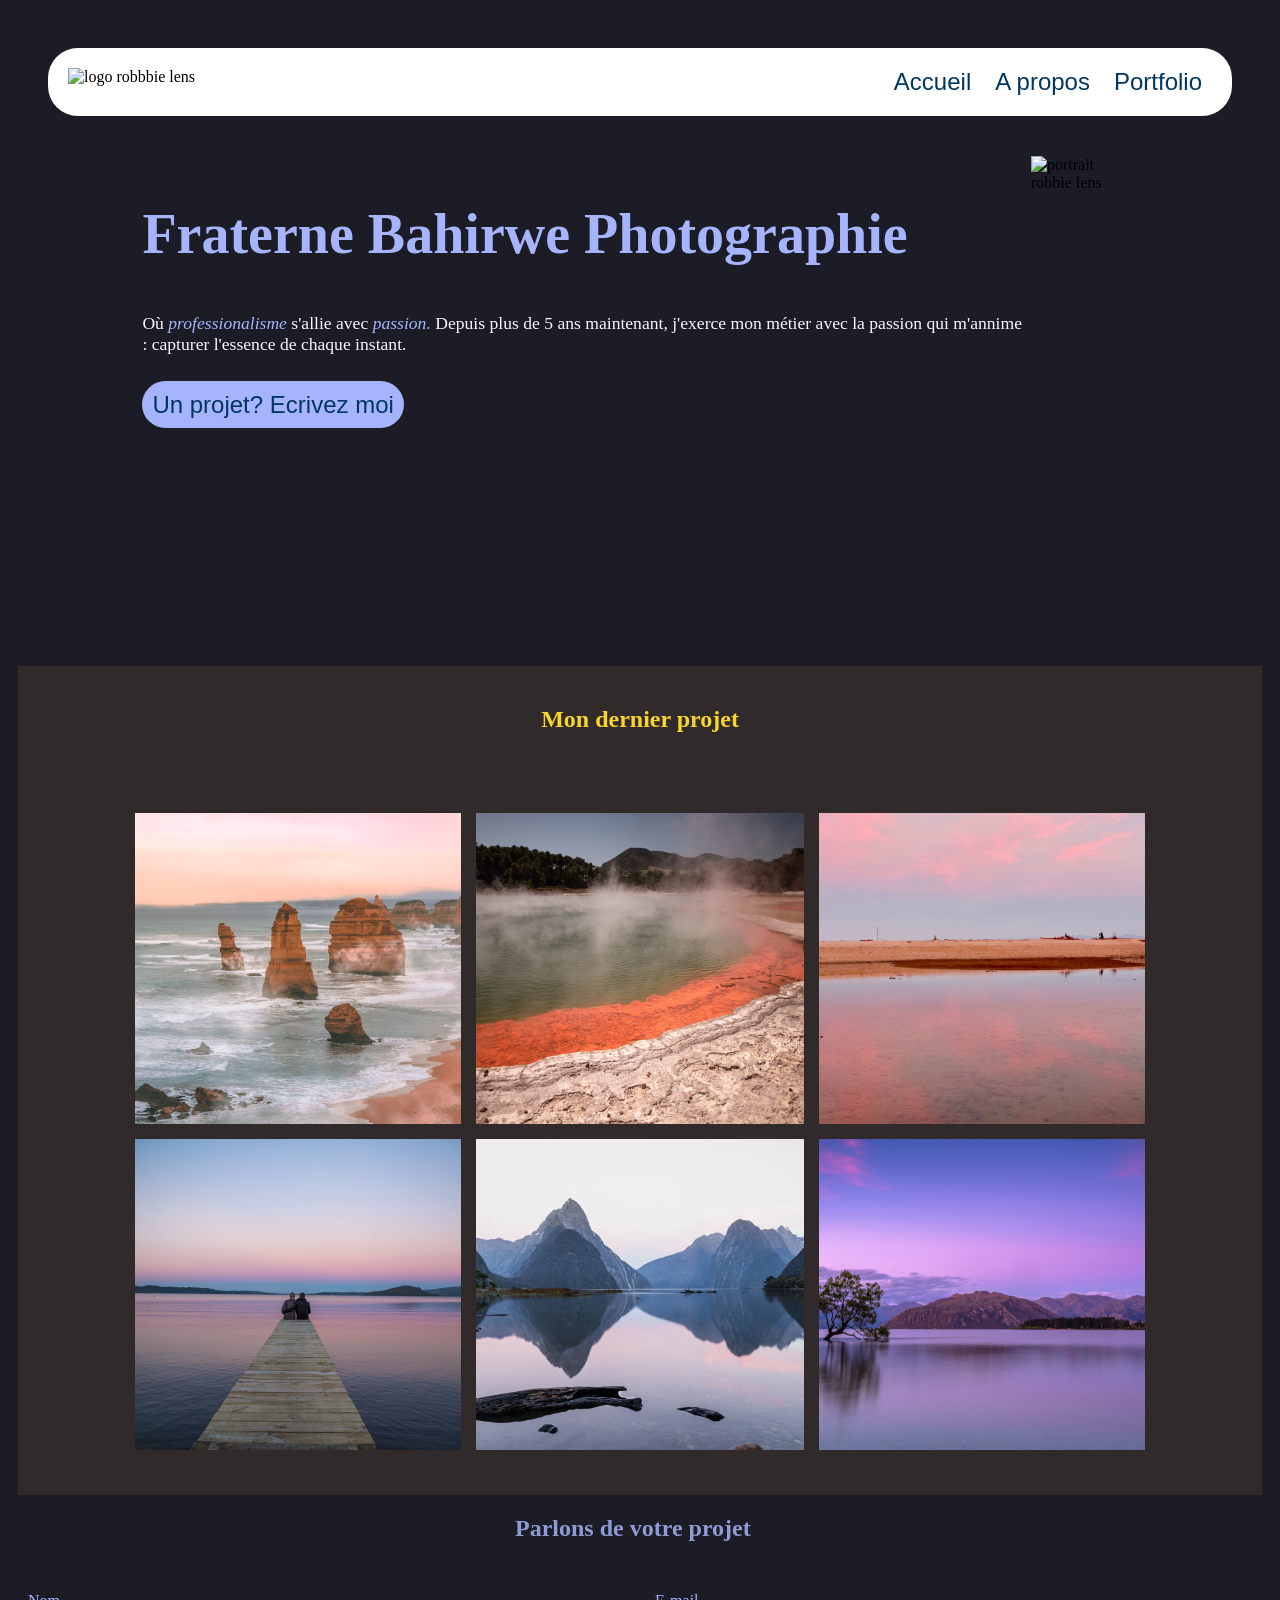
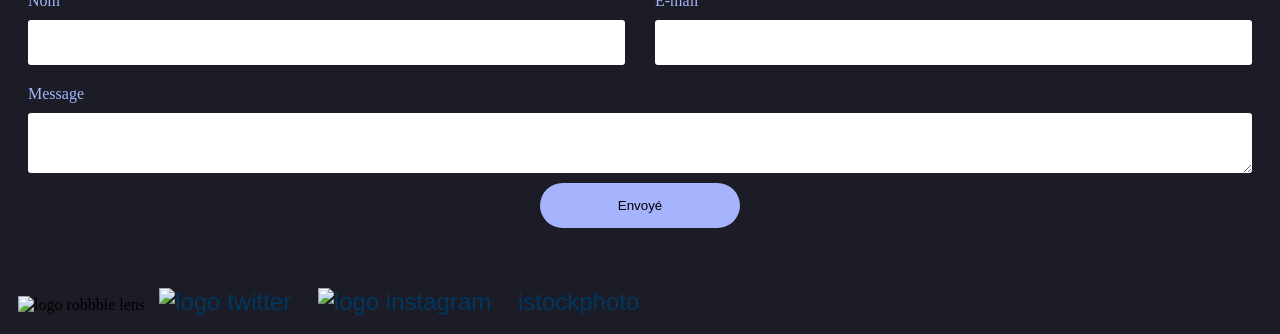
==== index.html @ b369cff1 "project: initial clean upload of photography assets" ====
<!DOCTYPE html>
<html lang="fr">


<head>
    <meta charset="utf-8">
    <title>Accueil - Robbie Lens Photographie</title>
    <link href="design.css" rel="stylesheet">
     
</head>

<body>
    <header>
        <section>
            <nav class="navbar">
                <div class="nav-links">
                    <div>    
                        <img src="frate.png" alt="logo robbbie lens" height="30px">
                    </div>
                    <div>
                        <a href="index.html"> Accueil</a>
                        <a href="a-propos.html" > A propos</a>
                        <a href="portfolio.html">Portfolio</a>
                    </div>
             </nav>
            </section> 
   </header>    
     <main>
        <section class="accueil-introduction">
             <div>
                 <h1>Fraterne Bahirwe Photographie</h1>
                 <p>
                     Où <em class="italic">professionalisme</em> s'allie avec<em class="italic"> passion.</em>
                     Depuis plus de 5 ans maintenant, j'exerce mon métier 
                      avec la passion qui m'annime : capturer l'essence de chaque instant.
                </p><br>              
                <a href="portfolio.html" class="project">Un projet? Ecrivez moi</a>
            </div>
            <img src="fbi.png" alt="portrait robbie lens" height="500px">
        </section>

         <section class="accueil-photos">
            <h2>Mon dernier projet</h2>
            <div>
                <img src="accueil/element-1.png" alt="Twelve apostles - Australie" >
                <img src="accueil/element-2.png" alt="Wai-O-Tapu - Nouvelle-Zélande" >
                <img src="accueil/element-3.png" alt="Parc National d Abel Tasman - Nouvelle-Zélande" >
                </div>
                <div>
                <img src="accueil/element-4.png" alt="Lac Rotorua - Nouvelle-Zélande" >
                <img src="accueil/element-5.png" alt="Milford Sound - Nouvelle-Zélande" >
                <img src="accueil/element-6.png" alt="Lac Wanaka - Nouvelle-Zélande" >
            </div>

        </section>  
  <section class="contact">
            <h2>Parlons de votre projet</h2>
            <form >
                <div class="form-nom-email">
                    <div class="form-column">       
                         <label>Nom</label>
                         <input>
                     </div>
                    <div class="form-column">
                        <label>E-mail</label>
                          <input>
                    </div>
                    </div>
                
                <label>Message</label>
                <textarea></textarea>
                <input type="submit" value="Envoyé" class="cta" id="contact">
            </form>
        </section>
     </main>
    <footer>
         <div class="blanc">
         <img src="frate.png" alt="logo robbbie lens" height="30px">
             <a target="_blank" href="https://twitter.com/" class="lien-icone">
                 <img src="twitter.png" alt="logo twitter">
             </a>
             <a target="_blank" href="https://www.instagram.com/" class="lien-icone"> 
                 <img src="instagram.png" alt="logo instagram" height="30px">
             </a> 
               
              <a href="https://www.istockphoto.com/fr/photos/facebook-twitter-instagram"> istockphoto</a>
         </div>   
     </footer>   
    </body>

</html>
---- design.css ----
a{
    text-decoration:none ;
    color: #013660fe;
    font-size: 1.5em;
    font-family:Arial, Helvetica, sans-serif;
    padding: 10px;
    border-radius: 100px;
}

a:hover{
      background: linear-gradient(#2a898f9f , #8788BA); 
}
.italic{
    color: #A5B4FC;
}

.project{
 background-color:#A5B4FC; 
}

.link{
    border-radius: 10px;
    background-color:#A5B4FC; 
    display:flex;
    margin-top: 10px;
    margin-bottom: 20px;    
}

header{
     font-size: 1em;
    font-family: Georgia, 'Times New Roman', Times, serif;
    padding: 20px;   
}
h1{
    font-size: 3.5em;
    color: #A5B4FC;
  font-family: Georgia, 'Times New Roman', Times, sans serif; 
}
p{
    font-size: 1.1em;
      font-family: "Playfair Display",serif;
      color: #F9F8FF;
}
ul{
    font-size: 1em;
    font-family: "Playfair Display", serif;
    color: #ddd9d9;
    display: inline-block;
    text-align: left;
 }
.nav-links{
    background: rgb(255, 255, 255);
    padding: 20px;
    display:flex;
    justify-content:space-between;
    border-radius: 30px;
}
.nav-links:hover{
    opacity: 0.7;
}
body{
    background: #1b1c25;
    padding: 10px;
}
h2{
    color: #3973d7;
    width: 250px;   
    margin: auto;
    padding-top: 10px 
  }
.gold{
    border-right: 3px solid;
    border-bottom: 3px solid;
    border-color: #8e86b5;
}


section{
    padding: 10px;
}
.accueil-introduction {
  display:flex;
  justify-content:space-between;
  width: 80%;
  margin: auto;
}
.portfolio-section-photos {
  background-color: rgb(130, 101, 68);
}

.portfolio-section-photos h2 {
 color: #A5B4FC;
 margin-bottom:40px;
 margin-top: 40px;
text-align: center;
}
.grid-paysages img ,
.grid-portraits img{
    width: 100%;
  height: 100%;
  object-fit:cover;
}
.grid-paysages{

  display:grid;
  grid-template-columns: 1fr 1fr 1fr;
  grid-template-rows: 300px  300px 300px;
  gap:15px;
}
.grid-portraits
{
  display:grid;
  grid-template-columns: 1fr 1fr 1fr;
  grid-template-rows: 300px  300px;
  gap:15px;
}
table{
    font-family:Arial, Helvetica, serif ;
    text-align: center;
   color: #e5e5e5;
     border-collapse: collapse; 
    width:100%;   
}
caption{
    padding: 20px;
}
td,th{
    border: 2px solid rgb(99, 99, 172);  
}
td{
    padding: 40px;
}
.contact h2 {
  color: #909bd3;  
  margin-bottom: 50px; 
}

form {
  display: flex;
  flex-direction: column;
  color: #A5B4FC;
}

.form-nom-email {
  display: flex;
  flex-direction: row;
  gap: 30px;
}

.form-column {
  flex:1;
  display: flex;
  flex-direction:column ;
  margin-bottom: 20px;
}

.accueil-photos {
  background-color: rgb(48, 42, 42);
  padding: 30px;
  
}

.accueil-photos h2 {
  color: #f8d527;
  text-align: center;
  margin-bottom: 80px;
}


.accueil-photos div {
  display: flex;
  flex-direction:row;
  gap: 15px;
  justify-content: center;
  margin-bottom:15px;
   
  
}

input,
textarea {
  padding: 15px;
  border-radius: 3px;
  border: none;
}

label {
  margin-bottom: 10px;
}

input[type='submit']{
  width:200px;
  margin:auto;
  margin-top:10px;
  background-color:#A5B4FC; 
  border-radius: 30px;
}

input[type='submit']:hover{
  opacity:0.5;
}  
footer .blanc{
  margin-top: 50px;
 }
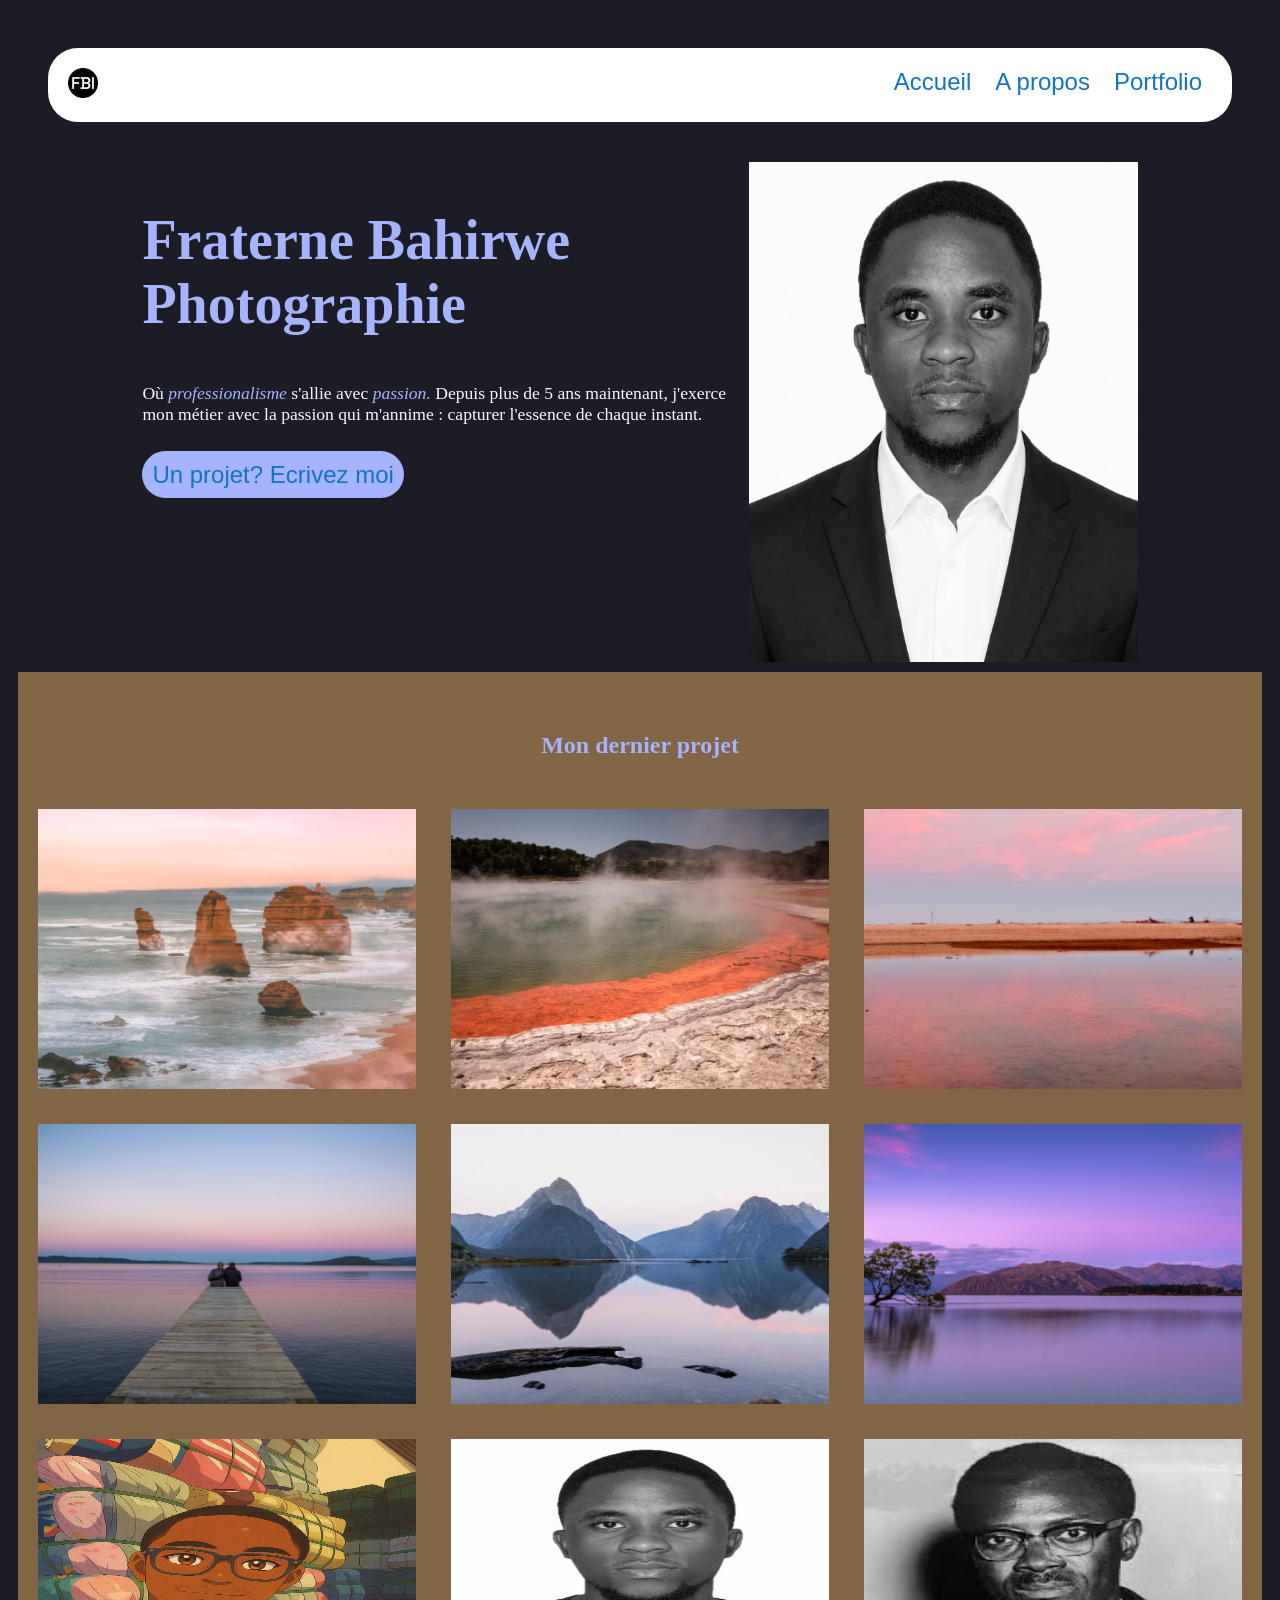
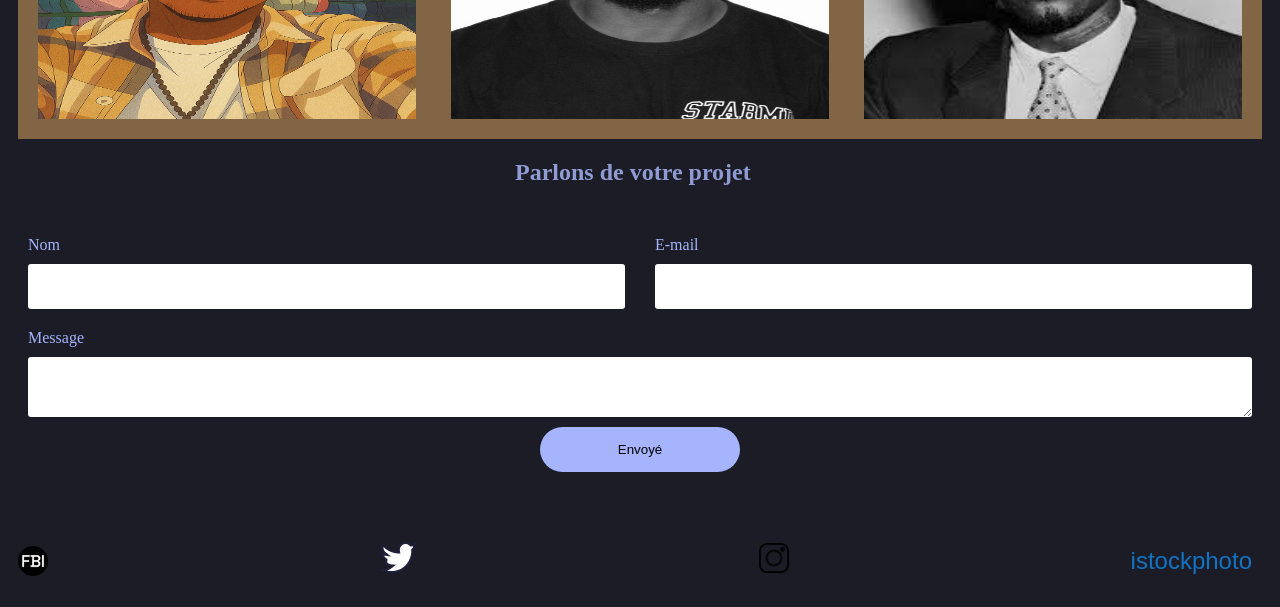
==== commit 3cc0f15b: "change my picture to be clicked" ====
--- a/index.html
+++ b/index.html
@@ -15,12 +15,12 @@
             <nav class="navbar">
                 <div class="nav-links">
                     <div>    
-                        <img src="frate.png" alt="logo robbbie lens" height="30px">
+                        <img src="img/frate.png" alt="logo robbbie lens" height="30px">
                     </div>
                     <div>
-                        <a href="index.html"> Accueil</a>
-                        <a href="a-propos.html" > A propos</a>
-                        <a href="portfolio.html">Portfolio</a>
+                        <a href="index.html" class="lien-icone"> Accueil</a>
+                        <a href="a-propos.html" class="lien-icone" > A propos</a>
+                        <a href="portfolio.html" class="lien-icone">Portfolio</a>
                     </div>
              </nav>
             </section> 
@@ -36,24 +36,42 @@
                 </p><br>              
                 <a href="portfolio.html" class="project">Un projet? Ecrivez moi</a>
             </div>
-            <img src="fbi.png" alt="portrait robbie lens" height="500px">
+            <img src="img/fbi.png" alt="portrait fraterne" height="500px">
         </section>
 
-         <section class="accueil-photos">
+        <section class="portfolio-section-photos">            
             <h2>Mon dernier projet</h2>
-            <div>
-                <img src="accueil/element-1.png" alt="Twelve apostles - Australie" >
-                <img src="accueil/element-2.png" alt="Wai-O-Tapu - Nouvelle-Zélande" >
-                <img src="accueil/element-3.png" alt="Parc National d Abel Tasman - Nouvelle-Zélande" >
-                </div>
-                <div>
-                <img src="accueil/element-4.png" alt="Lac Rotorua - Nouvelle-Zélande" >
-                <img src="accueil/element-5.png" alt="Milford Sound - Nouvelle-Zélande" >
-                <img src="accueil/element-6.png" alt="Lac Wanaka - Nouvelle-Zélande" >
+            <div class="grid-paysages-accueil">
+                <a href="accueil/element-1.png">
+                    <img src="accueil/element-1.png" alt="Twelve apostles - Australie" >
+                </a>
+                <a href="accueil/element-2.png">
+                    <img src="accueil/element-2.png" alt="Wai-O-Tapu - Nouvelle-Zélande" >
+                </a>
+                <a href="accueil/element-3.png">
+                    <img src="accueil/element-3.png" alt="Parc National d Abel Tasman - Nouvelle-Zélande" >
+                </a>
+                <a href="accueil/element-4.png">
+                    <img src="accueil/element-4.png" alt="Lac Rotorua - Nouvelle-Zélande" >
+                </a>
+                <a href="accueil/element-5.png">
+                    <img src="accueil/element-5.png" alt="Milford Sound - Nouvelle-Zélande" >
+                </a>
+                <a href="accueil/element-6.png">
+                    <img src="accueil/element-6.png" alt="Lac Wanaka - Nouvelle-Zélande" >
+                </a>
+                <a href="accueil/zizu.PNG">
+                    <img src="accueil/zizu.PNG" alt="Lac Wanaka - Nouvelle-Zélande" >
+                </a>
+                <a href="accueil/bhr.jpg">
+                    <img src="accueil/bhr.jpg" alt="Lac Wanaka - Nouvelle-Zélande" >
+                </a>
+                <a href="accueil/images.jpeg">
+                    <img src="accueil/images.jpeg" alt="Lac Wanaka - Nouvelle-Zélande" >
+                </a>
             </div>
-
         </section>  
-  <section class="contact">
+        <section class="contact">
             <h2>Parlons de votre projet</h2>
             <form >
                 <div class="form-nom-email">
@@ -75,12 +93,12 @@
      </main>
     <footer>
          <div class="blanc">
-         <img src="frate.png" alt="logo robbbie lens" height="30px">
+         <img src="img/frate.png" alt="logo robbbie lens" height="30px">
              <a target="_blank" href="https://twitter.com/" class="lien-icone">
-                 <img src="twitter.png" alt="logo twitter">
+                 <img src="img/twitter.png" alt="logo twitter">
              </a>
              <a target="_blank" href="https://www.instagram.com/" class="lien-icone"> 
-                 <img src="instagram.png" alt="logo instagram" height="30px">
+                 <img src="img/instagram.png" alt="logo instagram" height="30px">
              </a> 
                
               <a href="https://www.istockphoto.com/fr/photos/facebook-twitter-instagram"> istockphoto</a>
--- a/design.css
+++ b/design.css
@@ -1,83 +1,83 @@
     
 a{
-    text-decoration:none ;
-    color: #013660fe;
-    font-size: 1.5em;
-    font-family:Arial, Helvetica, sans-serif;
-    padding: 10px;
-    border-radius: 100px;
+  text-decoration:none ;
+  color: #1173c4fe;
+  font-size: 1.5em;
+  font-family:Arial, Helvetica, sans-serif;
+  padding: 10px;
+  border-radius: 100px;
 }
 
-a:hover{
-      background: linear-gradient(#2a898f9f , #8788BA); 
+.lien-icone:hover{
+  background: linear-gradient(#b2cbcd9f , rgb(168,180,247)); 
 }
 .italic{
-    color: #A5B4FC;
+  color: #A5B4FC;
 }
 
 .project{
- background-color:#A5B4FC; 
+  background-color:#A5B4FC; 
 }
 
 .link{
-    border-radius: 10px;
-    background-color:#A5B4FC; 
-    display:flex;
-    margin-top: 10px;
-    margin-bottom: 20px;    
+  border-radius: 10px;
+  background-color:#A5B4FC; 
+  display:flex;
+  margin-top: 10px;
+  margin-bottom: 20px;    
 }
 
 header{
-     font-size: 1em;
-    font-family: Georgia, 'Times New Roman', Times, serif;
-    padding: 20px;   
+  font-size: 1em;
+  font-family: Georgia, 'Times New Roman', Times, serif;
+  padding: 20px;   
 }
 h1{
-    font-size: 3.5em;
-    color: #A5B4FC;
+  font-size: 3.5em;
+  color: #A5B4FC;
   font-family: Georgia, 'Times New Roman', Times, sans serif; 
 }
 p{
-    font-size: 1.1em;
-      font-family: "Playfair Display",serif;
-      color: #F9F8FF;
+  font-size: 1.1em;
+  font-family: "Playfair Display",serif;
+  color: #F9F8FF;
 }
 ul{
-    font-size: 1em;
-    font-family: "Playfair Display", serif;
-    color: #ddd9d9;
-    display: inline-block;
-    text-align: left;
+  font-size: 1em;
+  font-family: "Playfair Display", serif;
+  color: #ddd9d9;
+  display: inline-block;
+  text-align: left;
  }
 .nav-links{
-    background: rgb(255, 255, 255);
-    padding: 20px;
-    display:flex;
-    justify-content:space-between;
-    border-radius: 30px;
+  background: rgb(255, 255, 255);
+  padding: 20px;
+  display:flex;
+  justify-content:space-between;
+  border-radius: 30px;
 }
 .nav-links:hover{
-    opacity: 0.7;
+  opacity: 0.7;
 }
 body{
-    background: #1b1c25;
-    padding: 10px;
+  background: #1b1c25;
+  padding: 10px;
 }
 h2{
-    color: #3973d7;
-    width: 250px;   
-    margin: auto;
-    padding-top: 10px 
+  color: #3973d7;
+  width: 250px;   
+  margin: auto;
+  padding-top: 10px 
   }
 .gold{
-    border-right: 3px solid;
-    border-bottom: 3px solid;
-    border-color: #8e86b5;
+  border-right: 3px solid;
+  border-bottom: 3px solid;
+  border-color: #8e86b5;
 }
 
 
 section{
-    padding: 10px;
+  padding: 10px;
 }
 .accueil-introduction {
   display:flex;
@@ -85,6 +85,7 @@
   width: 80%;
   margin: auto;
 }
+
 .portfolio-section-photos {
   background-color: rgb(130, 101, 68);
 }
@@ -93,32 +94,35 @@
  color: #A5B4FC;
  margin-bottom:40px;
  margin-top: 40px;
-text-align: center;
+ text-align: center;
 }
+
+.grid-paysages-accueil img,
 .grid-paysages img ,
 .grid-portraits img{
-    width: 100%;
+  width: 100%;
   height: 100%;
-  object-fit:cover;
+  object-fit:fill;
 }
-.grid-paysages{
 
+.grid-paysages, .grid-paysages-accueil{
   display:grid;
   grid-template-columns: 1fr 1fr 1fr;
   grid-template-rows: 300px  300px 300px;
   gap:15px;
 }
-.grid-portraits
-{
+
+.grid-portraits{
   display:grid;
   grid-template-columns: 1fr 1fr 1fr;
   grid-template-rows: 300px  300px;
   gap:15px;
 }
+
 table{
     font-family:Arial, Helvetica, serif ;
     text-align: center;
-   color: #e5e5e5;
+    color: #e5e5e5;
      border-collapse: collapse; 
     width:100%;   
 }
@@ -155,28 +159,6 @@
   margin-bottom: 20px;
 }
 
-.accueil-photos {
-  background-color: rgb(48, 42, 42);
-  padding: 30px;
-  
-}
-
-.accueil-photos h2 {
-  color: #f8d527;
-  text-align: center;
-  margin-bottom: 80px;
-}
-
-
-.accueil-photos div {
-  display: flex;
-  flex-direction:row;
-  gap: 15px;
-  justify-content: center;
-  margin-bottom:15px;
-   
-  
-}
 
 input,
 textarea {
@@ -202,4 +184,7 @@
 }  
 footer .blanc{
   margin-top: 50px;
+  display:flex ;
+  align-items: center;
+  justify-content: space-between;
  }
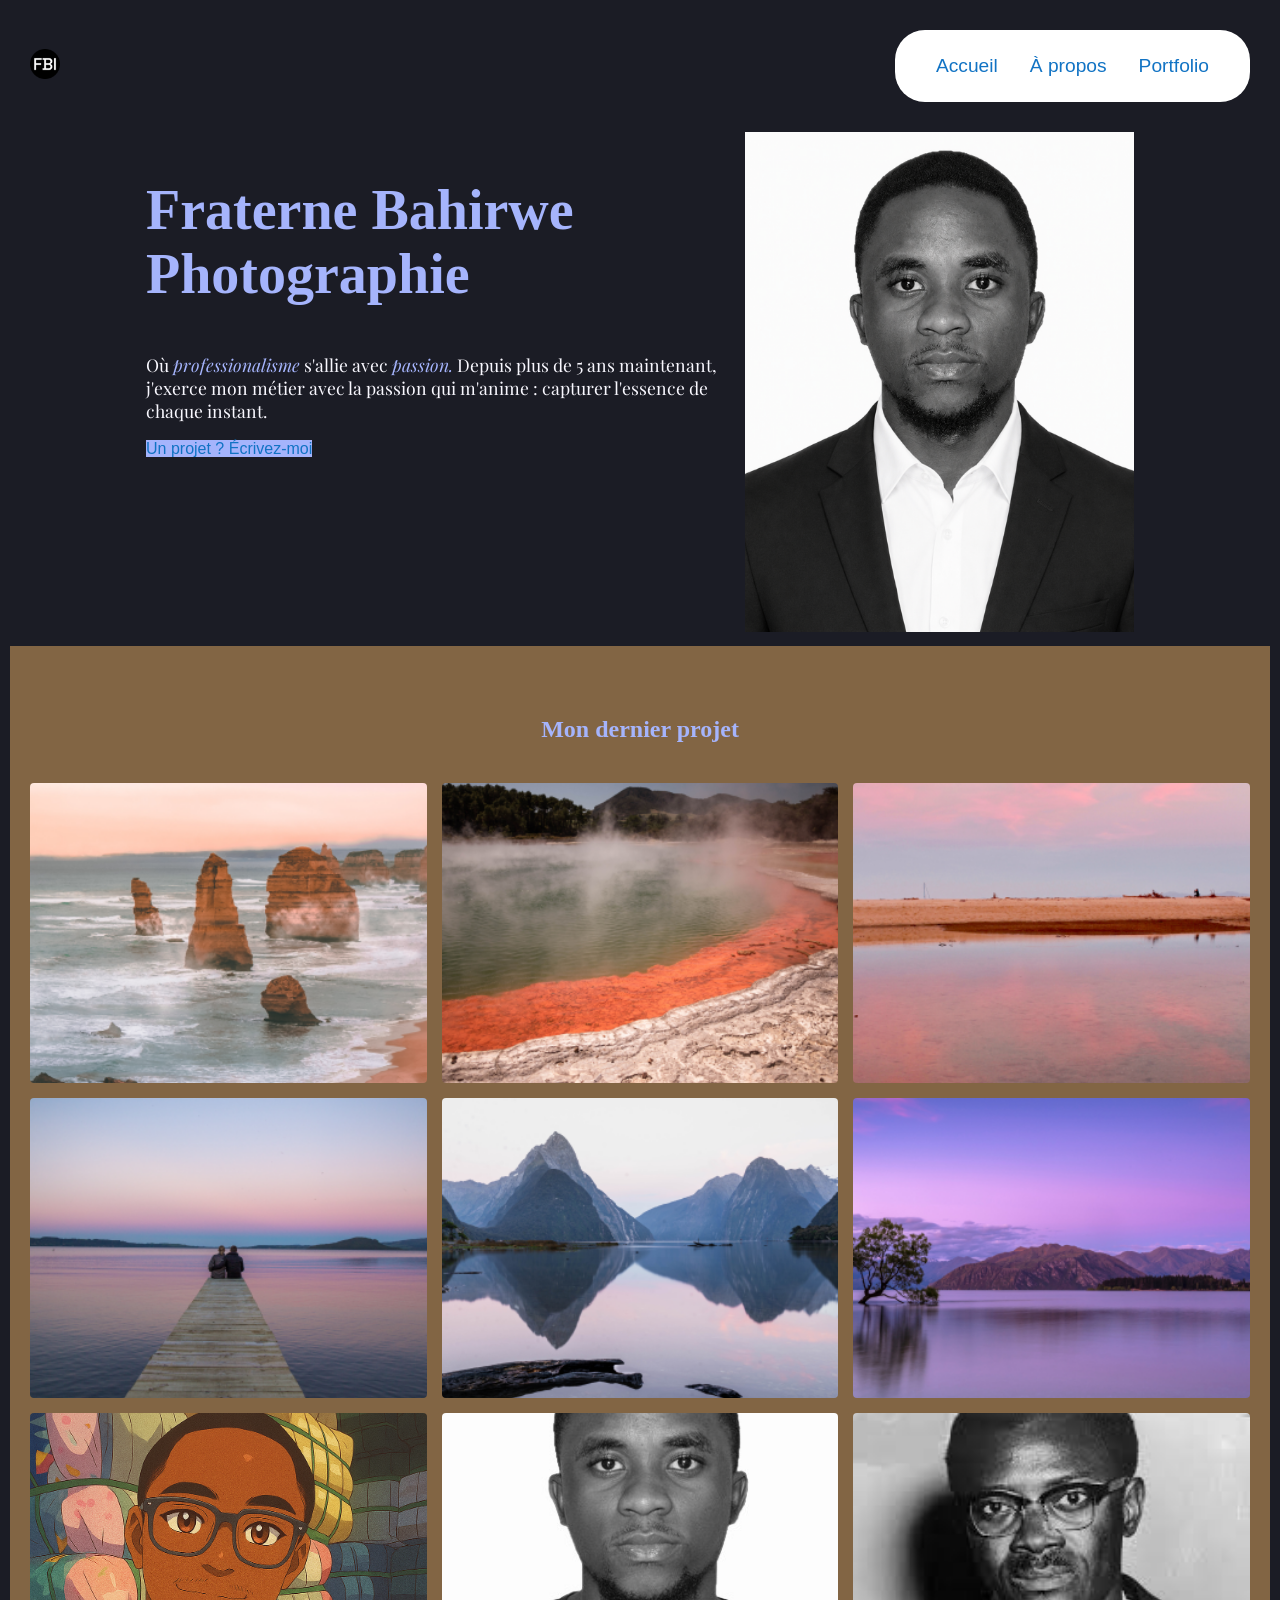
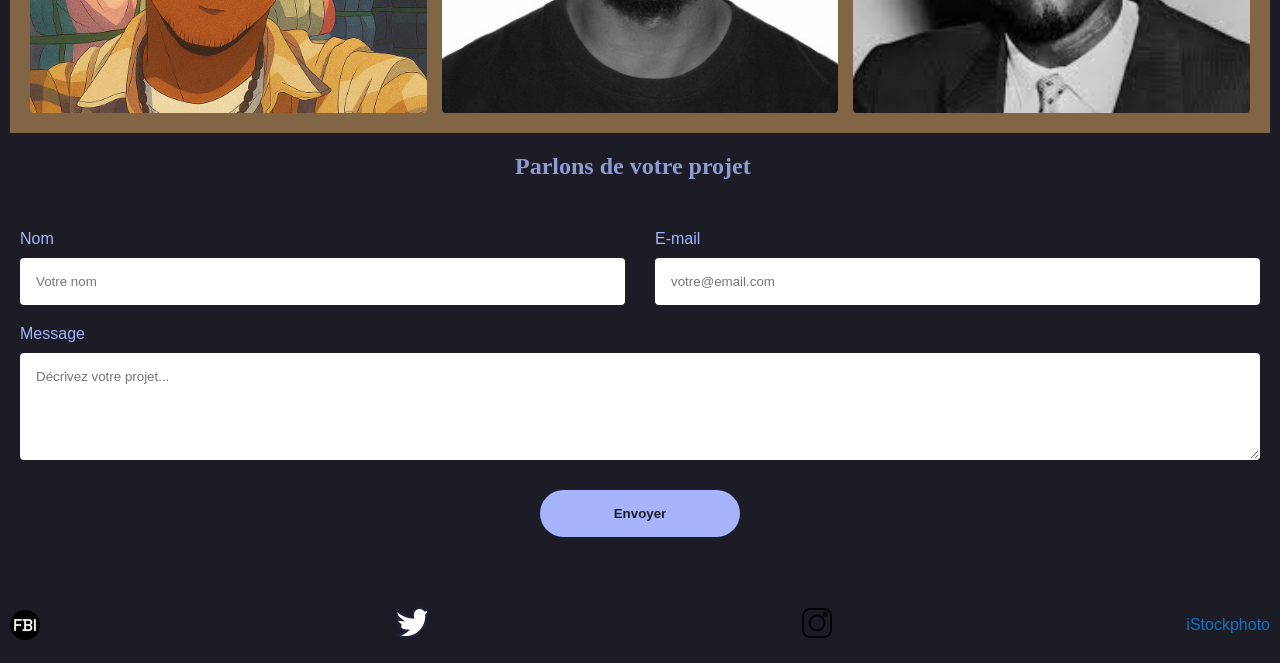
==== commit 2f30efe7: "updating my html  file" ====
--- a/index.html
+++ b/index.html
@@ -1,109 +1,129 @@
 <!DOCTYPE html>
 <html lang="fr">
 
-
 <head>
     <meta charset="utf-8">
+    <meta name="viewport" content="width=device-width, initial-scale=1.0">
     <title>Accueil - Robbie Lens Photographie</title>
+
+    <!-- Favicon & Stylesheet -->
+    <link rel="icon" type="image/png" href="img/frate.png">
     <link href="design.css" rel="stylesheet">
-     
+
+    <!-- Web Fonts -->
+    <link rel="preconnect" href="https://fonts.googleapis.com">
+    <link rel="preconnect" href="https://fonts.gstatic.com" crossorigin>
+    <link href="https://fonts.googleapis.com/css2?family=Manrope:wght@400;600&family=Montserrat:wght@400;700&family=Playfair+Display:ital,wght@0,400..900;1,400..900&display=swap" rel="stylesheet">
 </head>
 
 <body>
+
+    <!-- Navigation Header -->
     <header>
-        <section>
-            <nav class="navbar">
-                <div class="nav-links">
-                    <div>    
-                        <img src="img/frate.png" alt="logo robbbie lens" height="30px">
-                    </div>
-                    <div>
-                        <a href="index.html" class="lien-icone"> Accueil</a>
-                        <a href="a-propos.html" class="lien-icone" > A propos</a>
-                        <a href="portfolio.html" class="lien-icone">Portfolio</a>
-                    </div>
-             </nav>
-            </section> 
-   </header>    
-     <main>
+        <nav class="navbar">
+            <div class="nav-brand">
+                <img src="img/frate.png" alt="Logo Robbie Lens" height="30" width="30">
+            </div>
+            <div class="nav-links">
+                <a href="index.html" class="lien-icone">Accueil</a>
+                <a href="a-propos.html" class="lien-icone">À propos</a>
+                <a href="portfolio.html" class="lien-icone">Portfolio</a>
+            </div>
+        </nav>
+    </header>
+
+    <!-- Main Content -->
+    <main>
+        <!-- Hero / Introduction Section -->
         <section class="accueil-introduction">
-             <div>
-                 <h1>Fraterne Bahirwe Photographie</h1>
-                 <p>
-                     Où <em class="italic">professionalisme</em> s'allie avec<em class="italic"> passion.</em>
-                     Depuis plus de 5 ans maintenant, j'exerce mon métier 
-                      avec la passion qui m'annime : capturer l'essence de chaque instant.
-                </p><br>              
-                <a href="portfolio.html" class="project">Un projet? Ecrivez moi</a>
+            <div class="hero-content">
+                <h1>Fraterne Bahirwe Photographie</h1>
+                <p>
+                    Où <em class="italic">professionalisme</em> s'allie avec <em class="italic">passion.</em>
+                    Depuis plus de 5 ans maintenant, j'exerce mon métier 
+                    avec la passion qui m'anime : capturer l'essence de chaque instant.
+                </p>
+                <div class="hero-cta">
+                    <a href="#contact" class="project">Un projet ? Écrivez-moi</a>
+                </div>
             </div>
-            <img src="img/fbi.png" alt="portrait fraterne" height="500px">
+            <div class="hero-image">
+                <img src="img/fbi.png" alt="Portrait de Fraterne Bahirwe" height="500">
+            </div>
         </section>
 
+        <!-- Featured Portfolio Section -->
         <section class="portfolio-section-photos">            
             <h2>Mon dernier projet</h2>
             <div class="grid-paysages-accueil">
-                <a href="accueil/element-1.png">
-                    <img src="accueil/element-1.png" alt="Twelve apostles - Australie" >
+                <a href="accueil/element-1.png" aria-label="Voir la photo Twelve Apostles en grand">
+                    <img src="accueil/element-1.png" alt="Twelve Apostles - Australie" loading="lazy" decoding="async">
                 </a>
-                <a href="accueil/element-2.png">
-                    <img src="accueil/element-2.png" alt="Wai-O-Tapu - Nouvelle-Zélande" >
+                <a href="accueil/element-2.png" aria-label="Voir la photo Wai-O-Tapu en grand">
+                    <img src="accueil/element-2.png" alt="Wai-O-Tapu - Nouvelle-Zélande" loading="lazy" decoding="async">
                 </a>
-                <a href="accueil/element-3.png">
-                    <img src="accueil/element-3.png" alt="Parc National d Abel Tasman - Nouvelle-Zélande" >
+                <a href="accueil/element-3.png" aria-label="Voir la photo Parc National d'Abel Tasman en grand">
+                    <img src="accueil/element-3.png" alt="Parc National d'Abel Tasman - Nouvelle-Zélande" loading="lazy" decoding="async">
                 </a>
-                <a href="accueil/element-4.png">
-                    <img src="accueil/element-4.png" alt="Lac Rotorua - Nouvelle-Zélande" >
+                <a href="accueil/element-4.png" aria-label="Voir la photo Lac Rotorua en grand">
+                    <img src="accueil/element-4.png" alt="Lac Rotorua - Nouvelle-Zélande" loading="lazy" decoding="async">
                 </a>
-                <a href="accueil/element-5.png">
-                    <img src="accueil/element-5.png" alt="Milford Sound - Nouvelle-Zélande" >
+                <a href="accueil/element-5.png" aria-label="Voir la photo Milford Sound en grand">
+                    <img src="accueil/element-5.png" alt="Milford Sound - Nouvelle-Zélande" loading="lazy" decoding="async">
                 </a>
-                <a href="accueil/element-6.png">
-                    <img src="accueil/element-6.png" alt="Lac Wanaka - Nouvelle-Zélande" >
+                <a href="accueil/element-6.png" aria-label="Voir la photo Lac Wanaka 1 en grand">
+                    <img src="accueil/element-6.png" alt="Lac Wanaka - Nouvelle-Zélande" loading="lazy" decoding="async">
                 </a>
-                <a href="accueil/zizu.PNG">
-                    <img src="accueil/zizu.PNG" alt="Lac Wanaka - Nouvelle-Zélande" >
+                <a href="accueil/zizu.PNG" aria-label="Voir la photo Lac Wanaka 2 en grand">
+                    <img src="accueil/zizu.PNG" alt="Lac Wanaka - Nouvelle-Zélande" loading="lazy" decoding="async">
                 </a>
-                <a href="accueil/bhr.jpg">
-                    <img src="accueil/bhr.jpg" alt="Lac Wanaka - Nouvelle-Zélande" >
+                <a href="accueil/bhr.jpg" aria-label="Voir la photo Lac Wanaka 3 en grand">
+                    <img src="accueil/bhr.jpg" alt="Lac Wanaka - Nouvelle-Zélande" loading="lazy" decoding="async">
                 </a>
-                <a href="accueil/images.jpeg">
-                    <img src="accueil/images.jpeg" alt="Lac Wanaka - Nouvelle-Zélande" >
+                <a href="accueil/images.jpeg" aria-label="Voir la photo Lac Wanaka 4 en grand">
+                    <img src="accueil/images.jpeg" alt="Lac Wanaka - Nouvelle-Zélande" loading="lazy" decoding="async">
                 </a>
             </div>
         </section>  
-        <section class="contact">
+
+        <!-- Contact Section -->
+        <section class="contact" id="contact">
             <h2>Parlons de votre projet</h2>
-            <form >
+            <form action="#" method="post">
                 <div class="form-nom-email">
                     <div class="form-column">       
-                         <label>Nom</label>
-                         <input>
-                     </div>
+                        <label for="name">Nom</label>
+                        <input type="text" id="name" name="name" required placeholder="Votre nom">
+                    </div>
                     <div class="form-column">
-                        <label>E-mail</label>
-                          <input>
+                        <label for="email">E-mail</label>
+                        <input type="email" id="email" name="email" required placeholder="votre@email.com">
                     </div>
-                    </div>
+                </div>
                 
-                <label>Message</label>
-                <textarea></textarea>
-                <input type="submit" value="Envoyé" class="cta" id="contact">
+                <div class="form-column">
+                    <label for="message">Message</label>
+                    <textarea id="message" name="message" rows="5" required placeholder="Décrivez votre projet..."></textarea>
+                </div>
+
+                <input type="submit" value="Envoyer" class="cta">
             </form>
         </section>
-     </main>
+    </main>
+
+    <!-- Footer -->
     <footer>
-         <div class="blanc">
-         <img src="img/frate.png" alt="logo robbbie lens" height="30px">
-             <a target="_blank" href="https://twitter.com/" class="lien-icone">
-                 <img src="img/twitter.png" alt="logo twitter">
-             </a>
-             <a target="_blank" href="https://www.instagram.com/" class="lien-icone"> 
-                 <img src="img/instagram.png" alt="logo instagram" height="30px">
-             </a> 
-               
-              <a href="https://www.istockphoto.com/fr/photos/facebook-twitter-instagram"> istockphoto</a>
-         </div>   
-     </footer>   
-    </body>
+        <div class="blanc">
+            <img src="img/frate.png" alt="Logo Robbie Lens" height="30" width="30">
+            <a target="_blank" rel="noopener noreferrer" href="https://twitter.com/" class="lien-icone" aria-label="Twitter">
+                <img src="img/twitter.png" alt="Logo Twitter">
+            </a>
+            <a target="_blank" rel="noopener noreferrer" href="https://www.instagram.com/" class="lien-icone" aria-label="Instagram"> 
+                <img src="img/instagram.png" alt="Logo Instagram" height="30" width="30">
+            </a> 
+            <a target="_blank" rel="noopener noreferrer" href="https://www.istockphoto.com/fr/photos/facebook-twitter-instagram" class="credit-link">iStockphoto</a>
+        </div>   
+    </footer>
 
-</html>
+</body>
+</html>
--- a/design.css
+++ b/design.css
@@ -1,149 +1,235 @@
-    
-a{
-  text-decoration:none ;
-  color: #1173c4fe;
-  font-size: 1.5em;
-  font-family:Arial, Helvetica, sans-serif;
+/* ==========================================================================
+   Design Tokens / CSS Variables
+   ========================================================================== */
+:root {
+  /* Color Palette */
+  --color-bg-primary: #1b1c25;
+  --color-accent-indigo: #A5B4FC;
+  --color-accent-blue: #1173c4;
+  --color-heading-blue: #3973d7;
+  --color-text-main: #F9F8FF;
+  --color-text-muted: #ddd9d9;
+  --color-border-muted: #8e86b5;
+  --color-table-border: #6363ac;
+  --color-portfolio-bg: #826544;
+
+  /* Typography */
+  --font-sans: Arial, Helvetica, sans-serif;
+  --font-serif: "Playfair Display", Georgia, serif;
+  --font-header: Georgia, 'Times New Roman', Times, serif;
+
+  /* Transitions */
+  --transition-fast: 0.2s ease-in-out;
+}
+
+/* ==========================================================================
+   Base & Reset Styles
+   ========================================================================== */
+* {
+  box-sizing: border-box;
+}
+
+body {
+  background-color: var(--color-bg-primary);
+  color: var(--color-text-main);
   padding: 10px;
-  border-radius: 100px;
-}
-
-.lien-icone:hover{
-  background: linear-gradient(#b2cbcd9f , rgb(168,180,247)); 
-}
-.italic{
-  color: #A5B4FC;
-}
-
-.project{
-  background-color:#A5B4FC; 
-}
-
-.link{
-  border-radius: 10px;
-  background-color:#A5B4FC; 
-  display:flex;
-  margin-top: 10px;
-  margin-bottom: 20px;    
-}
-
-header{
+  margin: 0;
+}
+
+/* Global Typography */
+h1 {
+  font-size: 3.5em;
+  color: var(--color-accent-indigo);
+  font-family: var(--font-header);
+}
+
+h2 {
+  color: var(--color-heading-blue);
+  width: 250px;
+  margin: auto;
+  padding-top: 10px;
+}
+
+p {
+  font-size: 1.1em;
+  font-family: var(--font-serif);
+  color: var(--color-text-main);
+}
+
+ul {
   font-size: 1em;
-  font-family: Georgia, 'Times New Roman', Times, serif;
-  padding: 20px;   
-}
-h1{
-  font-size: 3.5em;
-  color: #A5B4FC;
-  font-family: Georgia, 'Times New Roman', Times, sans serif; 
-}
-p{
-  font-size: 1.1em;
-  font-family: "Playfair Display",serif;
-  color: #F9F8FF;
-}
-ul{
-  font-size: 1em;
-  font-family: "Playfair Display", serif;
-  color: #ddd9d9;
+  font-family: var(--font-serif);
+  color: var(--color-text-muted);
   display: inline-block;
   text-align: left;
- }
-.nav-links{
-  background: rgb(255, 255, 255);
-  padding: 20px;
-  display:flex;
-  justify-content:space-between;
+}
+
+.italic {
+  color: var(--color-accent-indigo);
+}
+
+/* ==========================================================================
+   Components & Links
+   ========================================================================== */
+a {
+  color: var(--color-accent-blue);
+  font-family: var(--font-sans);
+  text-decoration: none;
+  transition: opacity var(--transition-fast), background-color var(--transition-fast);
+}
+
+.lien-icone {
+  font-size: 1.2em;
+  padding: 10px 16px;
+  border-radius: 100px;
+}
+
+.lien-icone:hover {
+  background: linear-gradient(#b2cbcd9f, rgb(168, 180, 247));
+}
+
+.link {
+  display: inline-flex;
+  align-items: center;
+  justify-content: center;
+  padding: 12px 24px;
+  border-radius: 10px;
+  background-color: var(--color-accent-indigo);
+  color: var(--color-bg-primary);
+  font-weight: bold;
+  margin-top: 10px;
+  margin-bottom: 20px;
+}
+
+/* ==========================================================================
+   Header & Navigation
+   ========================================================================== */
+header {
+  font-size: 1em;
+  font-family: var(--font-header);
+  padding: 20px;
+}
+
+.navbar {
+  display: flex;
+  justify-content: space-between;
+  align-items: center;
+}
+
+.nav-links {
+  background: #ffffff;
+  padding: 15px 25px;
+  display: flex;
+  justify-content: space-between;
+  align-items: center;
   border-radius: 30px;
-}
-.nav-links:hover{
-  opacity: 0.7;
-}
-body{
-  background: #1b1c25;
+  transition: opacity var(--transition-fast);
+}
+
+.nav-links:hover {
+  opacity: 0.9;
+}
+
+/* ==========================================================================
+   Content Sections & Decorative Cards
+   ========================================================================== */
+section {
   padding: 10px;
 }
-h2{
-  color: #3973d7;
-  width: 250px;   
-  margin: auto;
-  padding-top: 10px 
-  }
-.gold{
-  border-right: 3px solid;
-  border-bottom: 3px solid;
-  border-color: #8e86b5;
-}
-
-
-section{
-  padding: 10px;
-}
+
 .accueil-introduction {
-  display:flex;
-  justify-content:space-between;
+  display: flex;
+  justify-content: space-between;
   width: 80%;
   margin: auto;
 }
 
+.gold {
+  border-right: 3px solid var(--color-border-muted);
+  border-bottom: 3px solid var(--color-border-muted);
+  padding: 15px;
+}
+
+.project {
+  background-color: var(--color-accent-indigo);
+}
+
+/* ==========================================================================
+   Portfolio & Photo Grids
+   ========================================================================== */
 .portfolio-section-photos {
-  background-color: rgb(130, 101, 68);
+  background-color: var(--color-portfolio-bg);
+  padding: 20px;
 }
 
 .portfolio-section-photos h2 {
- color: #A5B4FC;
- margin-bottom:40px;
- margin-top: 40px;
- text-align: center;
+  color: var(--color-accent-indigo);
+  margin-top: 40px;
+  margin-bottom: 40px;
+  text-align: center;
 }
 
 .grid-paysages-accueil img,
-.grid-paysages img ,
-.grid-portraits img{
+.grid-paysages img,
+.grid-portraits img {
   width: 100%;
   height: 100%;
-  object-fit:fill;
-}
-
-.grid-paysages, .grid-paysages-accueil{
-  display:grid;
-  grid-template-columns: 1fr 1fr 1fr;
-  grid-template-rows: 300px  300px 300px;
-  gap:15px;
-}
-
-.grid-portraits{
-  display:grid;
-  grid-template-columns: 1fr 1fr 1fr;
-  grid-template-rows: 300px  300px;
-  gap:15px;
-}
-
-table{
-    font-family:Arial, Helvetica, serif ;
-    text-align: center;
-    color: #e5e5e5;
-     border-collapse: collapse; 
-    width:100%;   
-}
-caption{
-    padding: 20px;
-}
-td,th{
-    border: 2px solid rgb(99, 99, 172);  
-}
-td{
-    padding: 40px;
-}
+  object-fit: cover; /* Prevents aspect-ratio stretching */
+  border-radius: 4px;
+}
+
+.grid-paysages,
+.grid-paysages-accueil {
+  display: grid;
+  grid-template-columns: repeat(3, 1fr);
+  grid-template-rows: repeat(3, 300px);
+  gap: 15px;
+}
+
+.grid-portraits {
+  display: grid;
+  grid-template-columns: repeat(3, 1fr);
+  grid-template-rows: repeat(2, 300px);
+  gap: 15px;
+}
+
+/* ==========================================================================
+   Data Tables
+   ========================================================================== */
+table {
+  font-family: var(--font-sans);
+  text-align: center;
+  color: #e5e5e5;
+  border-collapse: collapse;
+  width: 100%;
+  margin: 20px 0;
+}
+
+caption {
+  padding: 20px;
+  font-size: 1.2em;
+}
+
+th, td {
+  border: 2px solid var(--color-table-border);
+}
+
+td {
+  padding: 20px;
+}
+
+/* ==========================================================================
+   Forms
+   ========================================================================== */
 .contact h2 {
-  color: #909bd3;  
-  margin-bottom: 50px; 
+  color: #909bd3;
+  margin-bottom: 50px;
 }
 
 form {
   display: flex;
   flex-direction: column;
-  color: #A5B4FC;
+  color: var(--color-accent-indigo);
 }
 
 .form-nom-email {
@@ -153,38 +239,52 @@
 }
 
 .form-column {
-  flex:1;
-  display: flex;
-  flex-direction:column ;
+  flex: 1;
+  display: flex;
+  flex-direction: column;
   margin-bottom: 20px;
 }
 
+label {
+  margin-bottom: 10px;
+  font-family: var(--font-sans);
+}
 
 input,
 textarea {
   padding: 15px;
-  border-radius: 3px;
-  border: none;
-}
-
-label {
-  margin-bottom: 10px;
-}
-
-input[type='submit']{
-  width:200px;
-  margin:auto;
-  margin-top:10px;
-  background-color:#A5B4FC; 
+  border-radius: 4px;
+  border: 1px solid transparent;
+  outline: none;
+  font-family: var(--font-sans);
+}
+
+input:focus-visible,
+textarea:focus-visible {
+  border-color: var(--color-accent-indigo);
+}
+
+input[type='submit'] {
+  width: 200px;
+  margin: 10px auto 0;
+  background-color: var(--color-accent-indigo);
+  color: var(--color-bg-primary);
+  font-weight: bold;
   border-radius: 30px;
-}
-
-input[type='submit']:hover{
-  opacity:0.5;
-}  
-footer .blanc{
+  cursor: pointer;
+  transition: opacity var(--transition-fast);
+}
+
+input[type='submit']:hover {
+  opacity: 0.8;
+}
+
+/* ==========================================================================
+   Footer
+   ========================================================================== */
+footer .blanc {
   margin-top: 50px;
-  display:flex ;
-  align-items: center;
-  justify-content: space-between;
- }+  display: flex;
+  align-items: center;
+  justify-content: space-between;
+}
